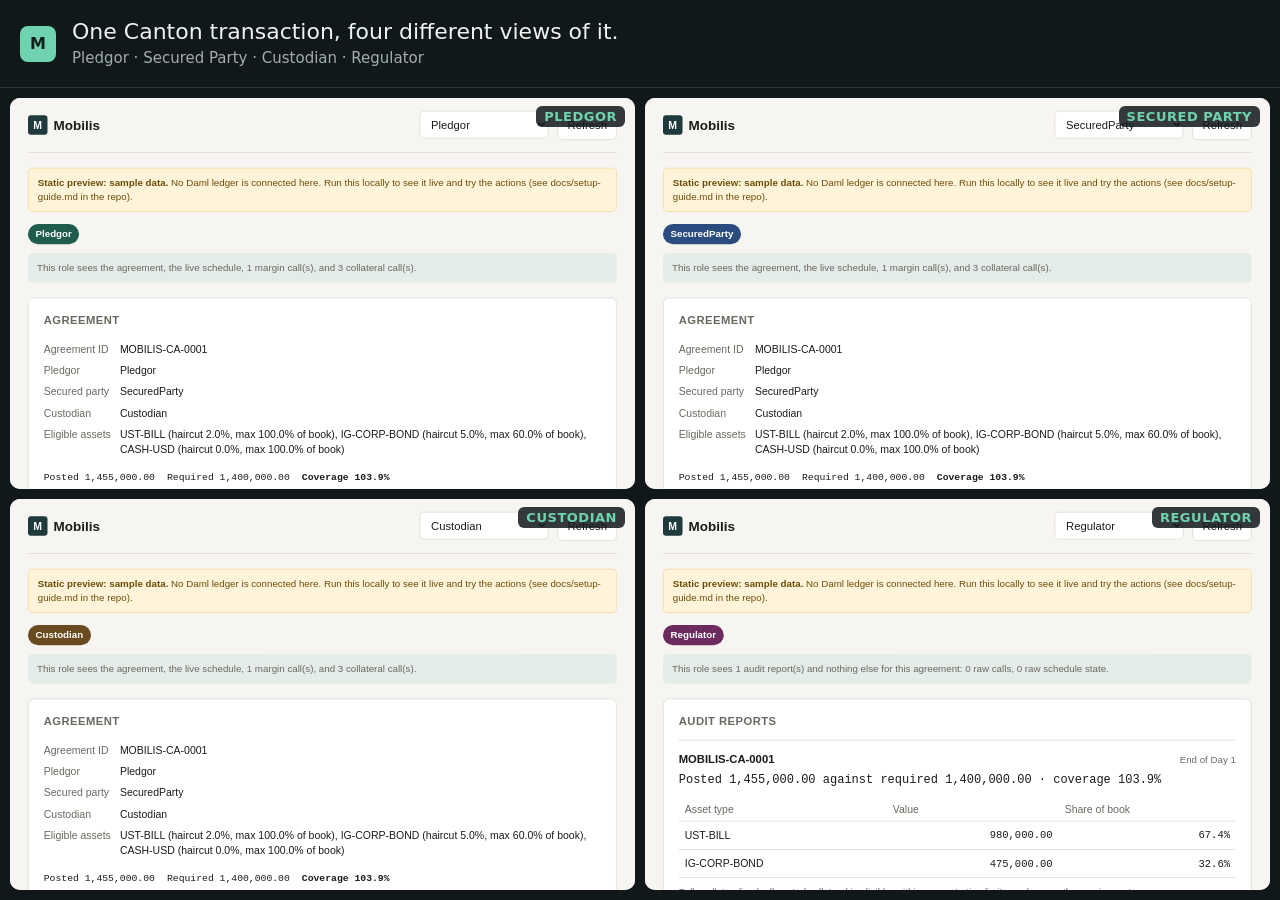
==== ui/demo-wall.html @ 30bec7d0 "Demo video, four-view demo wall, timed cycle, submission drafts - ui/demo-wall.html: all four role v" ====
<!doctype html>
<html lang="en">
<head>
<meta charset="utf-8">
<meta name="viewport" content="width=device-width, initial-scale=1">
<title>Mobilis · four views</title>
<style>
  :root {
    --bg: #11181a;
    --panel: #1b2426;
    --text: #eef2f0;
    --muted: #9fb0ab;
    --accent: #6fd3b0;
  }
  * { box-sizing: border-box; }
  html, body { margin: 0; height: 100%; background: var(--bg); color: var(--text); font-family: system-ui, -apple-system, "Segoe UI", sans-serif; }
  body { display: flex; flex-direction: column; }
  header {
    display: flex; align-items: center; gap: 16px;
    padding: 12px 20px; min-height: 88px;
    border-bottom: 1px solid #2a3538;
  }
  .mark {
    width: 36px; height: 36px; border-radius: 8px; flex: none;
    display: grid; place-items: center; font-weight: 700;
    background: var(--accent); color: #0d1f1a;
  }
  .caption { font-size: 22px; line-height: 1.3; }
  .caption small { display: block; font-size: 15px; color: var(--muted); margin-top: 2px; }
  main {
    flex: 1; display: grid; gap: 10px; padding: 10px;
    grid-template-columns: 1fr 1fr; grid-template-rows: 1fr 1fr;
    min-height: 0;
  }
  /* overflow: clip (not hidden) so scrolling inside a role's view can
     never scroll the quadrant itself and shift the frame out of place. */
  .view { position: relative; background: var(--panel); border-radius: 10px; overflow: clip; min-height: 0; transition: box-shadow 0.3s; }
  .view.active { box-shadow: 0 0 0 3px var(--accent); }
  .label {
    position: absolute; top: 8px; right: 10px; z-index: 2;
    font-size: 13px; font-weight: 600; letter-spacing: 0.04em; text-transform: uppercase;
    background: rgba(17, 24, 26, 0.85); color: var(--accent); padding: 3px 8px; border-radius: 6px;
  }
  /* Render each role at desktop width, scaled to fit its quadrant. */
  iframe {
    border: 0; background: #fff;
    width: 133.33%; height: 133.33%;
    transform: scale(0.75); transform-origin: 0 0;
  }
  @media (max-width: 900px) {
    main { grid-template-columns: 1fr; grid-template-rows: repeat(4, 70vh); }
  }
</style>
</head>
<body>
<header>
  <div class="mark">M</div>
  <div class="caption" id="caption">One Canton transaction, four different views of it.<small>Pledgor · Secured Party · Custodian · Regulator</small></div>
</header>
<main>
  <div class="view" id="view-Pledgor"><span class="label">Pledgor</span><iframe title="Pledgor" src="index.html?role=Pledgor"></iframe></div>
  <div class="view" id="view-SecuredParty"><span class="label">Secured Party</span><iframe title="Secured Party" src="index.html?role=SecuredParty"></iframe></div>
  <div class="view" id="view-Custodian"><span class="label">Custodian</span><iframe title="Custodian" src="index.html?role=Custodian"></iframe></div>
  <div class="view" id="view-Regulator"><span class="label">Regulator</span><iframe title="Regulator" src="index.html?role=Regulator"></iframe></div>
</main>
<script>
  // Hooks for a presenter or the recording script: set the caption, and
  // highlight the role that is acting.
  window.setCaption = (title, sub) => {
    const el = document.getElementById("caption");
    el.textContent = title;
    if (sub) {
      const s = document.createElement("small");
      s.textContent = sub;
      el.appendChild(s);
    }
  };
  window.focusRole = (role) => {
    document.querySelectorAll(".view").forEach((v) => v.classList.toggle("active", v.id === `view-${role}`));
  };
</script>
</body>
</html>
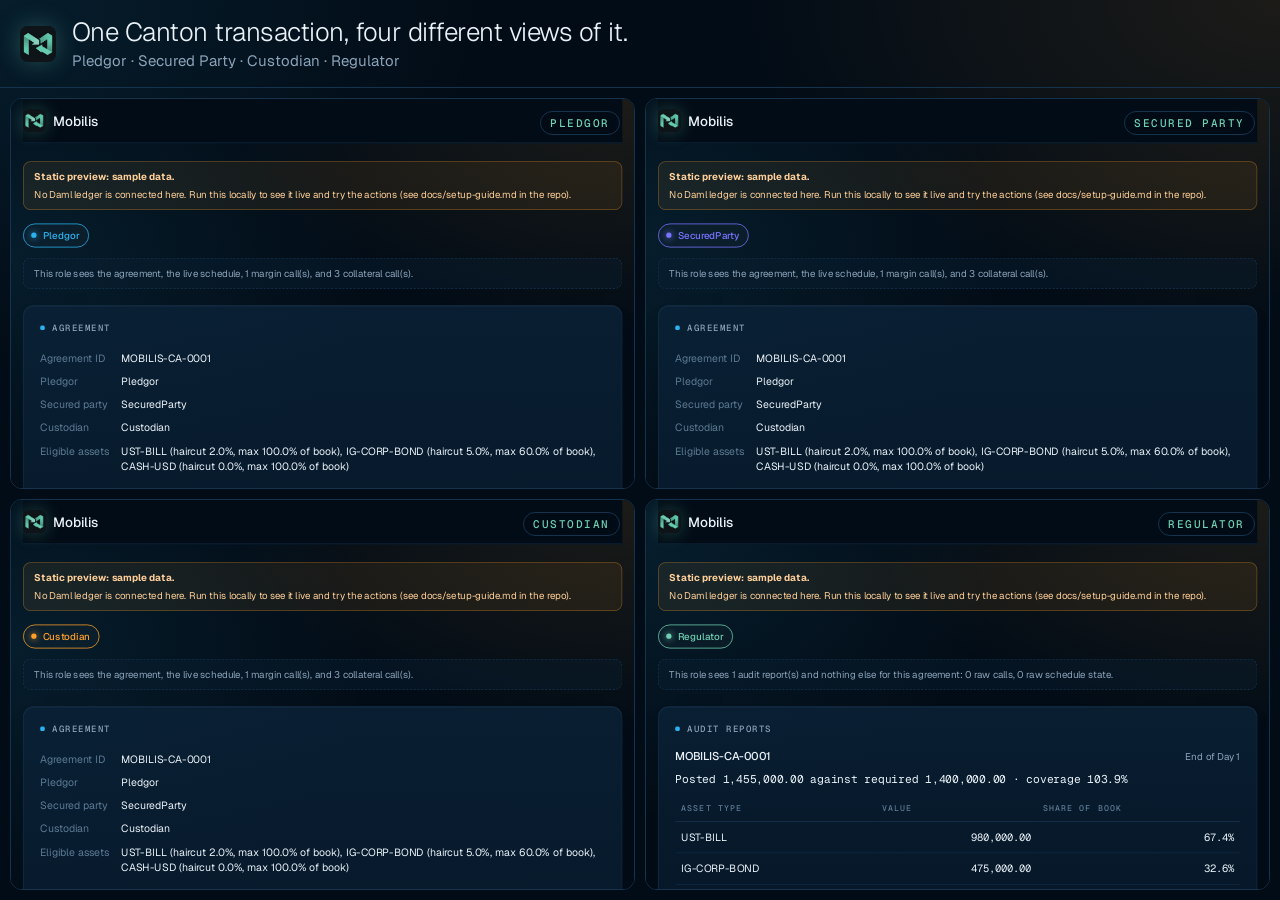
==== commit dab9990a: "New design system, landing page, logo, roadmap and FAQ - "Control room" design drawn from HQLAx, Str" ====
--- a/ui/demo-wall.html
+++ b/ui/demo-wall.html
@@ -4,29 +4,38 @@
 <meta charset="utf-8">
 <meta name="viewport" content="width=device-width, initial-scale=1">
 <title>Mobilis · four views</title>
+<link rel="icon" type="image/png" href="media/favicon.png">
+<link rel="preconnect" href="https://fonts.googleapis.com">
+<link rel="preconnect" href="https://fonts.gstatic.com" crossorigin>
+<link rel="stylesheet" href="https://fonts.googleapis.com/css2?family=Geist:wght@300..600&family=Geist+Mono:wght@400;500&display=swap">
 <style>
   :root {
-    --bg: #11181a;
-    --panel: #1b2426;
-    --text: #eef2f0;
-    --muted: #9fb0ab;
-    --accent: #6fd3b0;
+    --bg: #020c16;
+    --panel: #06182a;
+    --line: #16334e;
+    --text: #eaf2f8;
+    --muted: #8ba3b9;
+    --accent: #2bb3f0;
+    --lime: #6fd0b2;
+    --ribbon: linear-gradient(100deg, #635bff 0%, #2bb3f0 45%, #6fd0b2 100%);
   }
   * { box-sizing: border-box; }
-  html, body { margin: 0; height: 100%; background: var(--bg); color: var(--text); font-family: system-ui, -apple-system, "Segoe UI", sans-serif; }
+  html, body { margin: 0; height: 100%; background: var(--bg); color: var(--text); font-family: "Geist", system-ui, -apple-system, "Segoe UI", sans-serif; -webkit-font-smoothing: antialiased; }
+  body { background: radial-gradient(900px 500px at 100% 0%, rgba(255, 160, 40, 0.10), transparent 60%), radial-gradient(800px 600px at 0% 0%, rgba(43, 179, 240, 0.10), transparent 60%), var(--bg); }
   body { display: flex; flex-direction: column; }
   header {
     display: flex; align-items: center; gap: 16px;
     padding: 12px 20px; min-height: 88px;
-    border-bottom: 1px solid #2a3538;
+    border-bottom: 1px solid var(--line);
   }
   .mark {
     width: 36px; height: 36px; border-radius: 8px; flex: none;
     display: grid; place-items: center; font-weight: 700;
-    background: var(--accent); color: #0d1f1a;
+    object-fit: cover; box-shadow: 0 0 24px rgba(111, 208, 178, 0.3);
   }
-  .caption { font-size: 22px; line-height: 1.3; }
-  .caption small { display: block; font-size: 15px; color: var(--muted); margin-top: 2px; }
+  .caption { font-size: 26px; font-weight: 300; letter-spacing: -0.02em; line-height: 1.25; animation: rise 0.5s cubic-bezier(0.2, 0.8, 0.2, 1); }
+  @keyframes rise { from { opacity: 0; transform: translateY(6px); } to { opacity: 1; transform: none; } }
+  .caption small { display: block; font-size: 15px; font-weight: 400; letter-spacing: 0; color: var(--muted); margin-top: 4px; }
   main {
     flex: 1; display: grid; gap: 10px; padding: 10px;
     grid-template-columns: 1fr 1fr; grid-template-rows: 1fr 1fr;
@@ -34,16 +43,16 @@
   }
   /* overflow: clip (not hidden) so scrolling inside a role's view can
      never scroll the quadrant itself and shift the frame out of place. */
-  .view { position: relative; background: var(--panel); border-radius: 10px; overflow: clip; min-height: 0; transition: box-shadow 0.3s; }
-  .view.active { box-shadow: 0 0 0 3px var(--accent); }
+  .view { position: relative; background: var(--panel); border: 1px solid var(--line); border-radius: 12px; overflow: clip; min-height: 0; transition: box-shadow 0.3s; }
+  .view.active { border-color: var(--accent); box-shadow: 0 0 0 1px var(--accent), 0 0 40px -8px rgba(43, 179, 240, 0.6); }
   .label {
-    position: absolute; top: 8px; right: 10px; z-index: 2;
-    font-size: 13px; font-weight: 600; letter-spacing: 0.04em; text-transform: uppercase;
-    background: rgba(17, 24, 26, 0.85); color: var(--accent); padding: 3px 8px; border-radius: 6px;
+    position: absolute; top: 12px; right: 14px; z-index: 2; pointer-events: none;
+    font-family: "Geist Mono", monospace; font-size: 11px; font-weight: 500; letter-spacing: 0.14em; text-transform: uppercase;
+    background: rgba(2, 12, 22, 0.85); color: var(--lime); padding: 4px 9px; border-radius: 999px; border: 1px solid var(--line);
   }
   /* Render each role at desktop width, scaled to fit its quadrant. */
   iframe {
-    border: 0; background: #fff;
+    border: 0; background: var(--bg);
     width: 133.33%; height: 133.33%;
     transform: scale(0.75); transform-origin: 0 0;
   }
@@ -54,7 +63,7 @@
 </head>
 <body>
 <header>
-  <div class="mark">M</div>
+  <img class="mark" src="media/mark.png" alt="Mobilis">
   <div class="caption" id="caption">One Canton transaction, four different views of it.<small>Pledgor · Secured Party · Custodian · Regulator</small></div>
 </header>
 <main>
@@ -69,6 +78,7 @@
   window.setCaption = (title, sub) => {
     const el = document.getElementById("caption");
     el.textContent = title;
+    el.style.animation = "none"; void el.offsetWidth; el.style.animation = "";
     if (sub) {
       const s = document.createElement("small");
       s.textContent = sub;
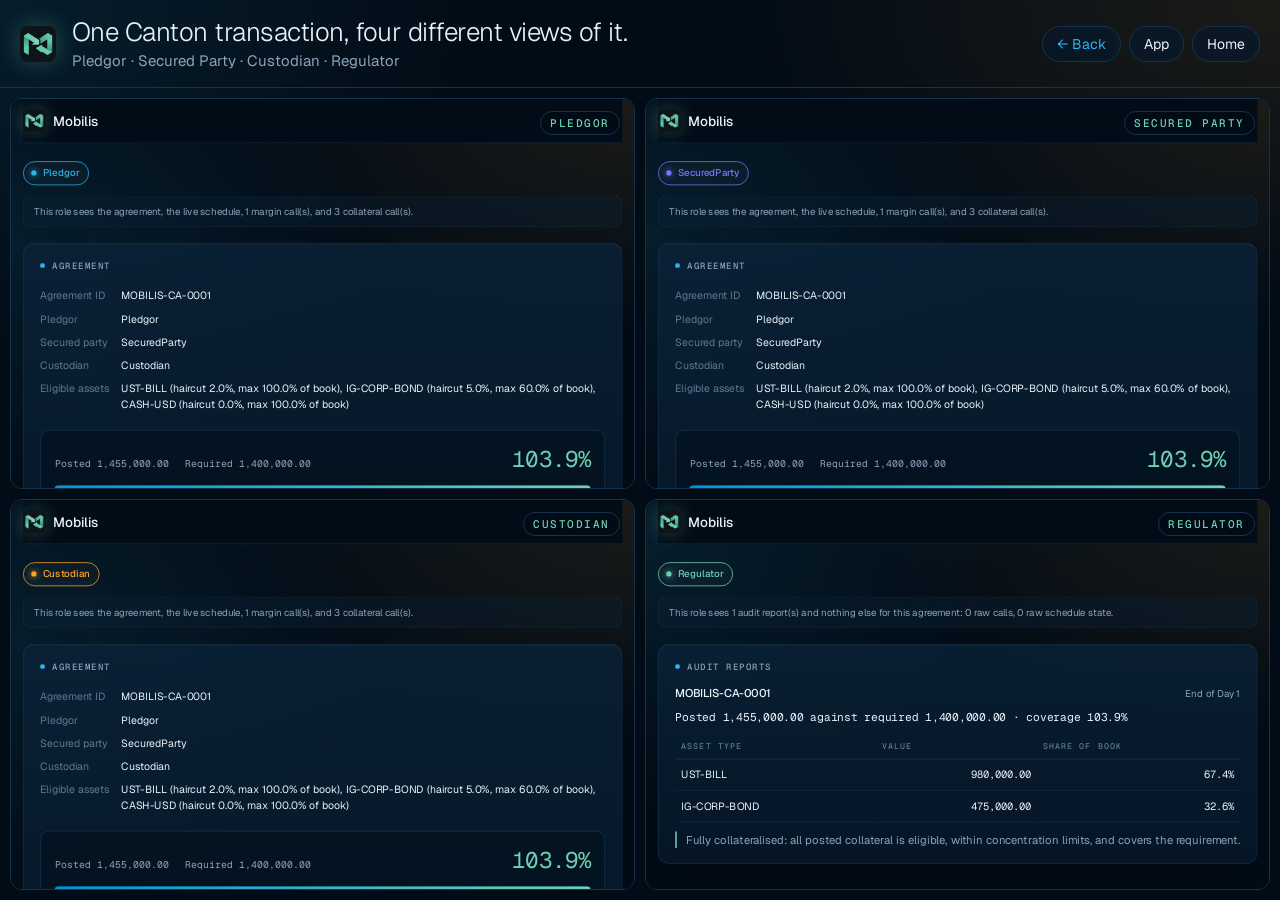
==== commit 19390c74: "Run-locally guide, honest feed clock, wall navigation, refresh feedback - Run locally: step-by-step " ====
--- a/ui/demo-wall.html
+++ b/ui/demo-wall.html
@@ -56,6 +56,15 @@
     width: 133.33%; height: 133.33%;
     transform: scale(0.75); transform-origin: 0 0;
   }
+  .wall-nav { margin-left: auto; display: flex; gap: 8px; flex: none; }
+  .wall-nav a {
+    color: var(--text); text-decoration: none; font-size: 14px;
+    padding: 8px 14px; border: 1px solid var(--line); border-radius: 999px;
+    background: rgba(6, 24, 42, 0.7); transition: border-color 0.2s;
+  }
+  .wall-nav a:hover { border-color: var(--accent); }
+  #wall-back { color: var(--accent); }
+  .wall-nav a.sample { color: #ffd09a; border-color: rgba(255, 160, 40, 0.4); background: rgba(255, 160, 40, 0.08); }
   @media (max-width: 900px) {
     main { grid-template-columns: 1fr; grid-template-rows: repeat(4, 70vh); }
   }
@@ -65,6 +74,12 @@
 <header>
   <img class="mark" src="media/mark.png" alt="Mobilis">
   <div class="caption" id="caption">One Canton transaction, four different views of it.<small>Pledgor · Secured Party · Custodian · Regulator</small></div>
+  <nav class="wall-nav" aria-label="Leave the four-view wall">
+    <a id="wall-sample" class="sample" href="run-locally.html" hidden>Sample data · run it live →</a>
+    <a id="wall-back" href="index.html">← Back</a>
+    <a href="index.html">App</a>
+    <a href="home.html">Home</a>
+  </nav>
 </header>
 <main>
   <div class="view" id="view-Pledgor"><span class="label">Pledgor</span><iframe title="Pledgor" src="index.html?role=Pledgor"></iframe></div>
@@ -85,6 +100,24 @@
       el.appendChild(s);
     }
   };
+  // Back returns to wherever the viewer came from on this site (usually the
+  // app), and falls back to the app when the wall was opened directly.
+  document.getElementById("wall-back").addEventListener("click", (e) => {
+    if (document.referrer && new URL(document.referrer).origin === location.origin && history.length > 1) {
+      e.preventDefault();
+      history.back();
+    }
+  });
+  // On the static preview (no ledger) each view hides its own sample-data
+  // banner; show one notice here instead, linking to the run-locally guide.
+  window.addEventListener("load", () => {
+    setTimeout(() => {
+      try {
+        const mock = [...document.querySelectorAll("iframe")].some((f) => f.contentWindow.eval("typeof state !== 'undefined' && state.mock"));
+        document.getElementById("wall-sample").hidden = !mock;
+      } catch (e) { /* cross-origin: leave hidden */ }
+    }, 1500);
+  });
   window.focusRole = (role) => {
     document.querySelectorAll(".view").forEach((v) => v.classList.toggle("active", v.id === `view-${role}`));
   };
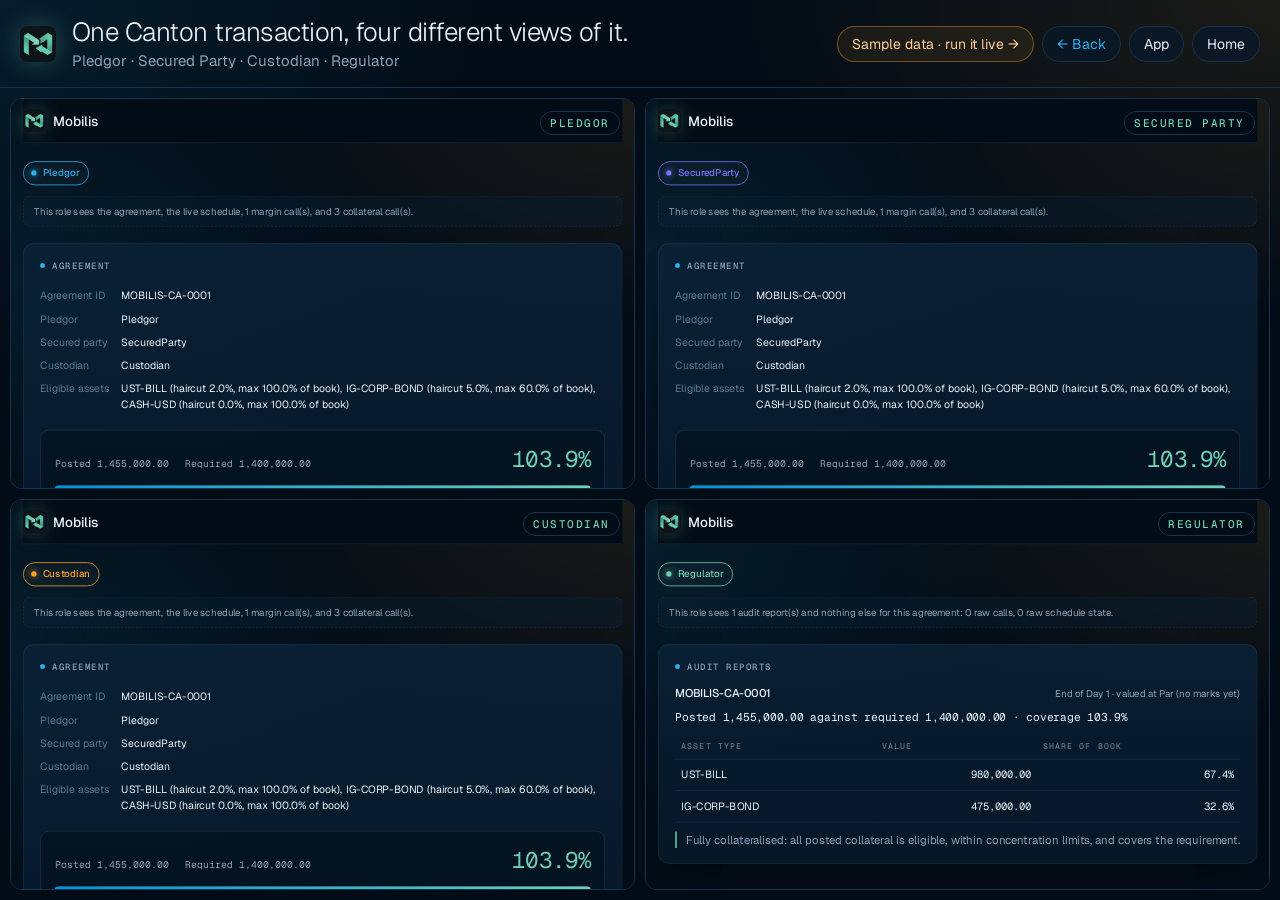
==== commit 38a83279: "Price feed, returns, excess and top-ups, rulebook parity tests, mobile pass Ledger: - Custodian mark" ====
--- a/ui/demo-wall.html
+++ b/ui/demo-wall.html
@@ -66,7 +66,13 @@
   #wall-back { color: var(--accent); }
   .wall-nav a.sample { color: #ffd09a; border-color: rgba(255, 160, 40, 0.4); background: rgba(255, 160, 40, 0.08); }
   @media (max-width: 900px) {
-    main { grid-template-columns: 1fr; grid-template-rows: repeat(4, 70vh); }
+    main { grid-template-columns: 1fr; grid-template-rows: repeat(4, 75vh); }
+    header { flex-wrap: wrap; gap: 10px 14px; padding: 12px 14px; min-height: 0; }
+    .caption { font-size: 19px; flex: 1 1 200px; min-width: 0; }
+    .caption small { font-size: 13px; }
+    .wall-nav { order: 3; width: 100%; margin-left: 0; flex-wrap: wrap; }
+    .wall-nav a { padding: 7px 12px; font-size: 13px; }
+    .mark { width: 30px; height: 30px; }
   }
 </style>
 </head>
